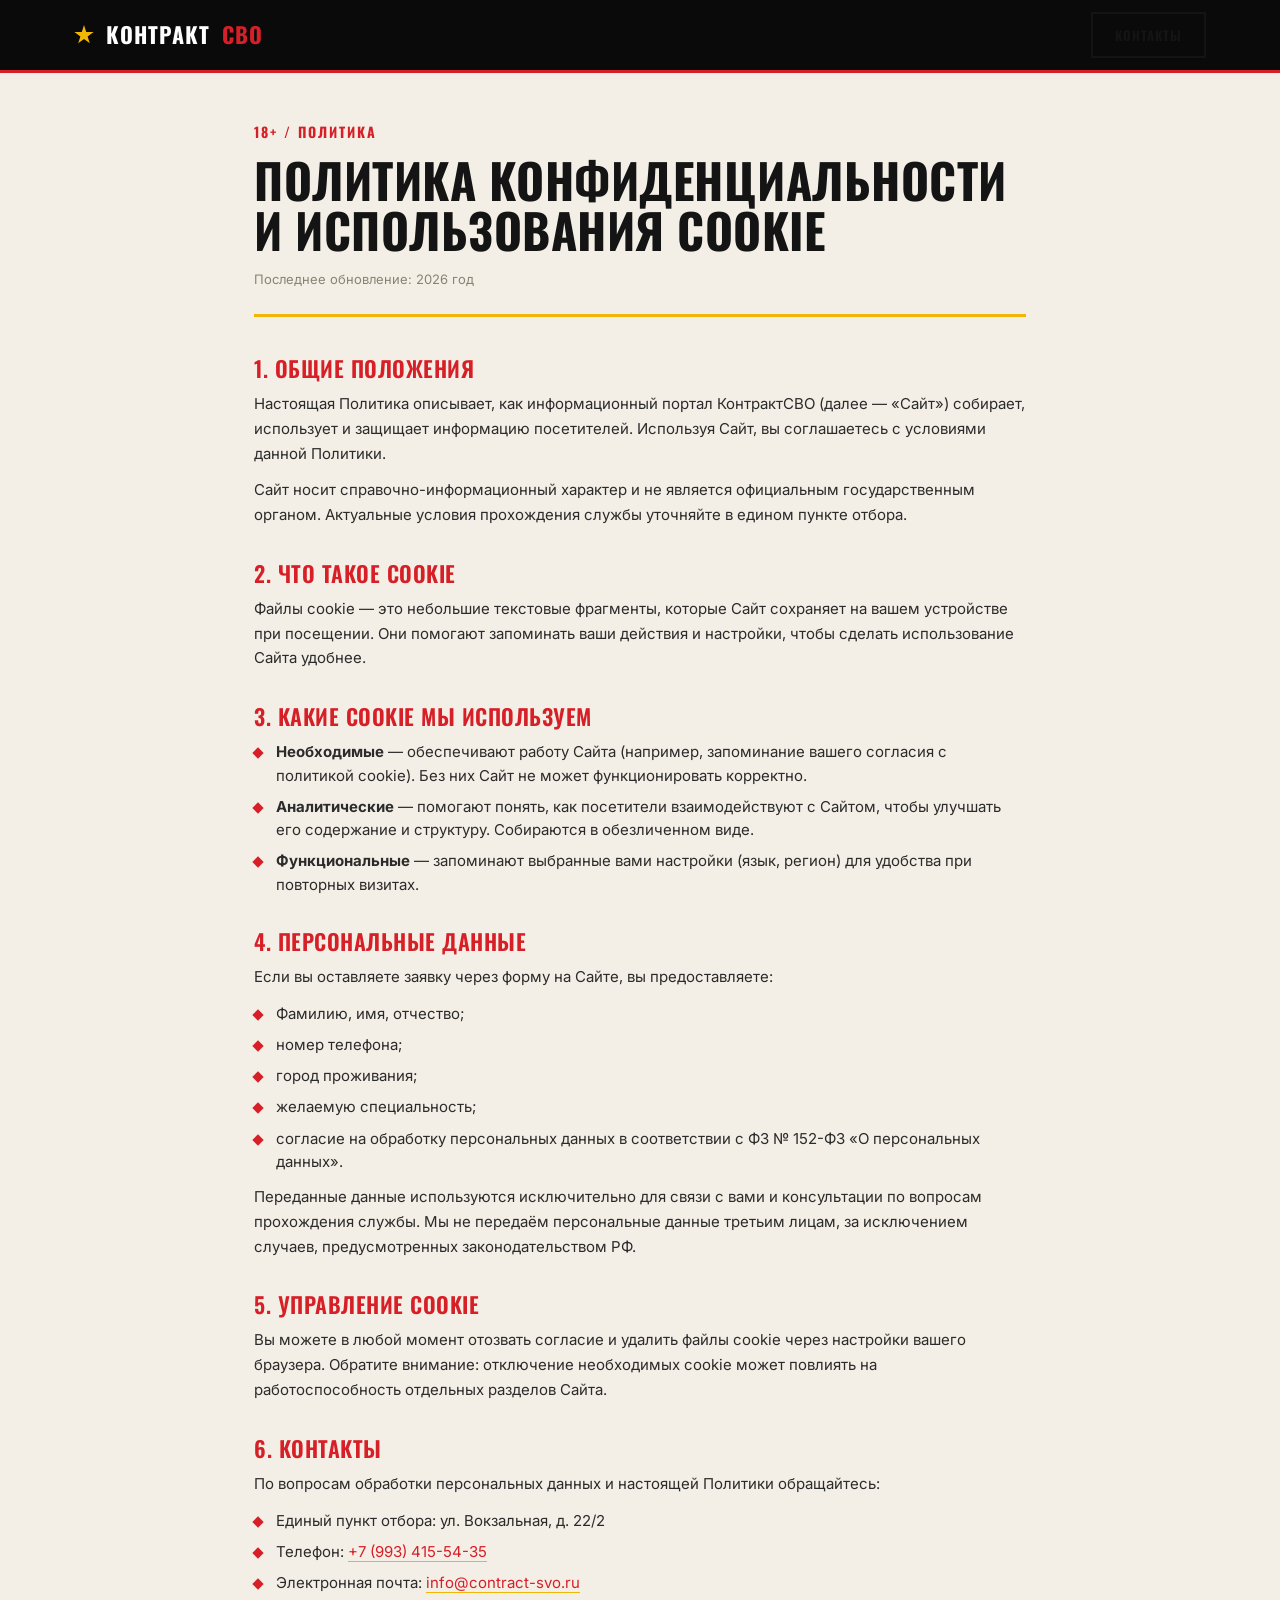
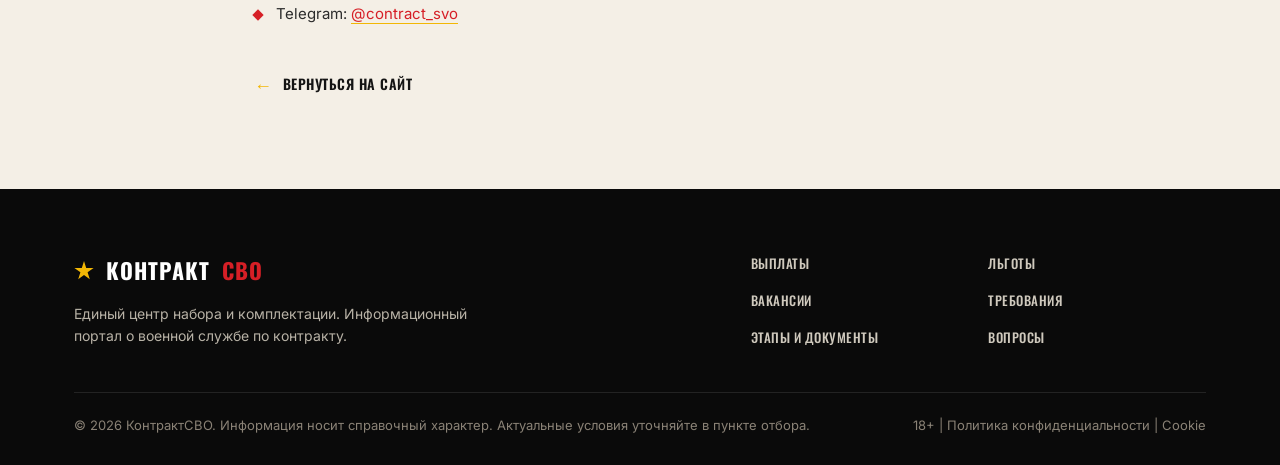
==== cookie-policy.html @ 7b5f4ae2 "Deploy contract-poster to GitHub Pages" ====
<!DOCTYPE html>
<html lang="ru">
<head>
  <meta charset="UTF-8">
  <meta name="viewport" content="width=device-width, initial-scale=1.0">
  <title>Политика конфиденциальности и файлы cookie | КонтрактСВО</title>
  <meta name="description" content="Политика использования файлов cookie и обработки персональных данных на сайте КонтрактСВО.">
  <meta name="robots" content="noindex, follow">
  <meta name="theme-color" content="#d61f26">
  <link rel="canonical" href="https://contract-svo.ru/cookie-policy.html">
  <meta property="og:type" content="website">
  <meta property="og:locale" content="ru_RU">
  <meta property="og:title" content="Политика конфиденциальности и файлы cookie | КонтрактСВО">
  <meta property="og:description" content="Какие cookie использует сайт и как обрабатываются персональные данные.">
  <meta property="og:url" content="https://contract-svo.ru/cookie-policy.html">
  <link rel="icon" href="data:image/svg+xml,%3Csvg xmlns='http://www.w3.org/2000/svg' viewBox='0 0 32 32'%3E%3Crect width='32' height='32' fill='%230a0a0a'/%3E%3Cpath d='M16 5l2.5 7H26l-6 4.5 2.3 7.5L16 20l-6.3 4 2.3-7.5L6 12h7.5z' fill='%23f2b705'/%3E%3C/svg%3E">
  <link rel="preconnect" href="https://fonts.googleapis.com">
  <link rel="preconnect" href="https://fonts.gstatic.com" crossorigin>
  <link href="https://fonts.googleapis.com/css2?family=Oswald:wght@400;500;600;700&family=Inter:wght@400;500;600;700&display=swap" rel="stylesheet">
  <link rel="stylesheet" href="css/style.css">
  <style>
    .policy { padding: 120px 0 90px; }
    .policy .container { max-width: 820px; }
    .policy-head { margin-bottom: 40px; padding-bottom: 24px; border-bottom: 3px solid var(--c-gold); }
    .policy-head .sec-mark { color: var(--c-red); margin-bottom: 12px; }
    .policy-head h1 { font-family: var(--font-display); font-weight: 700; font-size: clamp(32px, 5vw, 48px); text-transform: uppercase; line-height: 1.04; color: var(--c-ink); }
    .policy-updated { font-size: 13px; color: #8a8276; margin-top: 14px; }
    .policy-block { margin-bottom: 34px; }
    .policy-block h2 { font-family: var(--font-display); font-weight: 600; font-size: 22px; text-transform: uppercase; letter-spacing: .5px; color: var(--c-red); margin-bottom: 12px; }
    .policy-block p { font-size: 15px; line-height: 1.65; color: #2b2b2b; margin-bottom: 12px; }
    .policy-block ul { margin: 8px 0 12px 0; padding-left: 0; list-style: none; }
    .policy-block li { position: relative; padding-left: 22px; margin-bottom: 8px; font-size: 15px; line-height: 1.55; color: #2b2b2b; }
    .policy-block li::before { content: ""; position: absolute; left: 0; top: 9px; width: 8px; height: 8px; background: var(--c-red); transform: rotate(45deg); }
    .policy-block a { color: var(--c-red); border-bottom: 1px solid var(--c-gold); }
    .policy-back { display: inline-flex; align-items: center; gap: 10px; margin-top: 10px; font-family: var(--font-display); font-weight: 600; text-transform: uppercase; letter-spacing: .5px; font-size: 14px; color: var(--c-ink); text-decoration: none; }
    .policy-back:hover { color: var(--c-red); }
    .policy-back::before { content: "←"; font-size: 18px; color: var(--c-gold); }
  </style>
</head>
<body>

  <!-- ============ HEADER ============ -->
  <header class="site-header">
    <div class="container header-inner">
      <a href="index.html" class="brand"><span class="star"></span>Контракт<span class="accent">СВО</span></a>
      <div class="header-cta">
        <a href="index.html#contacts" class="btn btn-ghost">Контакты</a>
      </div>
    </div>
  </header>

  <!-- ============ POLICY ============ -->
  <main class="policy">
    <div class="container">
      <div class="policy-head">
        <div class="sec-mark">18+ / Политика</div>
        <h1>Политика конфиденциальности<br>и использования cookie</h1>
        <div class="policy-updated">Последнее обновление: 2026 год</div>
      </div>

      <div class="policy-block">
        <h2>1. Общие положения</h2>
        <p>Настоящая Политика описывает, как информационный портал КонтрактСВО (далее — «Сайт») собирает, использует и защищает информацию посетителей. Используя Сайт, вы соглашаетесь с условиями данной Политики.</p>
        <p>Сайт носит справочно-информационный характер и не является официальным государственным органом. Актуальные условия прохождения службы уточняйте в едином пункте отбора.</p>
      </div>

      <div class="policy-block">
        <h2>2. Что такое cookie</h2>
        <p>Файлы cookie — это небольшие текстовые фрагменты, которые Сайт сохраняет на вашем устройстве при посещении. Они помогают запоминать ваши действия и настройки, чтобы сделать использование Сайта удобнее.</p>
      </div>

      <div class="policy-block">
        <h2>3. Какие cookie мы используем</h2>
        <ul>
          <li><strong>Необходимые</strong> — обеспечивают работу Сайта (например, запоминание вашего согласия с политикой cookie). Без них Сайт не может функционировать корректно.</li>
          <li><strong>Аналитические</strong> — помогают понять, как посетители взаимодействуют с Сайтом, чтобы улучшать его содержание и структуру. Собираются в обезличенном виде.</li>
          <li><strong>Функциональные</strong> — запоминают выбранные вами настройки (язык, регион) для удобства при повторных визитах.</li>
        </ul>
      </div>

      <div class="policy-block">
        <h2>4. Персональные данные</h2>
        <p>Если вы оставляете заявку через форму на Сайте, вы предоставляете:</p>
        <ul>
          <li>Фамилию, имя, отчество;</li>
          <li>номер телефона;</li>
          <li>город проживания;</li>
          <li>желаемую специальность;</li>
          <li>согласие на обработку персональных данных в соответствии с ФЗ № 152-ФЗ «О персональных данных».</li>
        </ul>
        <p>Переданные данные используются исключительно для связи с вами и консультации по вопросам прохождения службы. Мы не передаём персональные данные третьим лицам, за исключением случаев, предусмотренных законодательством РФ.</p>
      </div>

      <div class="policy-block">
        <h2>5. Управление cookie</h2>
        <p>Вы можете в любой момент отозвать согласие и удалить файлы cookie через настройки вашего браузера. Обратите внимание: отключение необходимых cookie может повлиять на работоспособность отдельных разделов Сайта.</p>
      </div>

      <div class="policy-block">
        <h2>6. Контакты</h2>
        <p>По вопросам обработки персональных данных и настоящей Политики обращайтесь:</p>
        <ul>
          <li>Единый пункт отбора: ул. Вокзальная, д. 22/2</li>
          <li>Телефон: <a href="tel:+79934155435">+7 (993) 415-54-35</a></li>
          <li>Электронная почта: <a href="mailto:info@contract-svo.ru">info@contract-svo.ru</a></li>
          <li>Telegram: <a href="https://t.me/contract_svo">@contract_svo</a></li>
        </ul>
      </div>

      <a href="index.html" class="policy-back">Вернуться на сайт</a>
    </div>
  </main>

  <!-- ============ FOOTER ============ -->
  <footer class="site-footer">
    <div class="container">
      <div class="footer-top">
        <div>
          <div class="footer-brand"><span class="star"></span>Контракт<span class="accent">СВО</span></div>
          <p class="footer-desc">Единый центр набора и комплектации. Информационный портал о военной службе по контракту.</p>
        </div>
        <div class="footer-links">
          <a href="index.html#payments">Выплаты</a>
          <a href="index.html#benefits">Льготы</a>
          <a href="index.html#vacancies">Вакансии</a>
          <a href="index.html#requirements">Требования</a>
          <a href="index.html#stages">Этапы и документы</a>
          <a href="index.html#faq">Вопросы</a>
        </div>
      </div>
      <div class="footer-bottom">
        <span>© 2026 КонтрактСВО. Информация носит справочный характер. Актуальные условия уточняйте в пункте отбора.</span>
        <span><a href="cookie-policy.html">18+ | Политика конфиденциальности | Cookie</a></span>
      </div>
    </div>
  </footer>

</body>
</html>
---- css/style.css ----
/* =========================================================
   КОНТРАКТ СВО — Плакатно-героический (конструктивизм)
   ========================================================= */

:root {
  --c-black: #0a0a0a;
  --c-ink: #141414;
  --c-paper: #f4efe6;
  --c-paper-2: #e9e2d4;
  --c-red: #d61f26;
  --c-red-deep: #9e1419;
  --c-gold: #f2b705;
  --c-gold-2: #ffd23f;
  --font-display: 'Oswald', 'Arial Narrow', sans-serif;
  --font-sans: 'Inter', system-ui, sans-serif;
  --maxw: 1180px;
  --radius: 0; /* constructivist = sharp edges */
}

* { box-sizing: border-box; margin: 0; padding: 0; }

html { scroll-behavior: smooth; }

body {
  font-family: var(--font-sans);
  background: var(--c-paper);
  color: var(--c-ink);
  line-height: 1.6;
  font-size: 16px;
  overflow-x: hidden;
  -webkit-font-smoothing: antialiased;
}

img { display: block; max-width: 100%; }
a { color: inherit; text-decoration: none; }

h1, h2, h3, h4, .display {
  font-family: var(--font-display);
  font-weight: 700;
  line-height: 1.05;
  text-transform: uppercase;
  letter-spacing: 0.5px;
}

.container { max-width: var(--maxw); margin: 0 auto; padding: 0 24px; }

/* ---------- Agitprop decorative bits ---------- */
.star {
  display: inline-block;
  width: 1em; height: 1em;
  background: var(--c-red);
  clip-path: polygon(50% 0,61% 35%,98% 35%,68% 57%,79% 91%,50% 70%,21% 91%,32% 57%,2% 35%,39% 35%);
}

/* diagonal red corner block with star */
.corner-mark {
  position: absolute; top: 0; left: 0;
  width: 56px; height: 56px;
  background: var(--c-red);
  display: grid; place-items: center;
}
.corner-mark .star { width: 22px; height: 22px; background: var(--c-gold); }

/* section index marker */
.sec-mark {
  display: inline-flex; align-items: baseline; gap: 10px;
  font-family: var(--font-display);
  font-weight: 700; text-transform: uppercase;
  color: var(--c-red);
  font-size: 14px; letter-spacing: 2px;
  margin-bottom: 14px;
}
.sec-mark b { font-size: 26px; color: var(--c-ink); line-height: 1; }

/* ---------- Buttons ---------- */
.btn {
  display: inline-flex; align-items: center; justify-content: center;
  gap: 10px; white-space: nowrap;
  font-family: var(--font-display);
  font-weight: 700; text-transform: uppercase; letter-spacing: 1px;
  font-size: 15px;
  padding: 15px 30px;
  border: none; cursor: pointer;
  background: var(--c-red); color: #fff;
  clip-path: polygon(0 0,100% 0,100% 70%,94% 100%,0 100%);
  transition: transform .15s, background .15s;
}
.btn:hover { background: var(--c-red-deep); transform: translateY(-2px); }
.btn-gold { background: var(--c-gold); color: var(--c-black); }
.btn-gold:hover { background: var(--c-gold-2); }
.btn-ghost {
  background: transparent; color: var(--c-ink);
  border: 2px solid var(--c-ink);
  clip-path: none;
}
.btn-ghost:hover { background: var(--c-ink); color: var(--c-paper); }
.btn-block { width: 100%; }

/* =========================================================
   HEADER
   ========================================================= */
.site-header {
  position: fixed; top: 0; left: 0; right: 0; z-index: 100;
  background: var(--c-black);
  border-bottom: 3px solid var(--c-red);
}
.header-inner {
  display: flex; align-items: center; justify-content: space-between;
  height: 70px;
}
.brand {
  display: flex; align-items: center; gap: 12px;
  font-family: var(--font-display); font-weight: 700;
  font-size: 22px; text-transform: uppercase; color: #fff;
  letter-spacing: 1px;
}
.brand .star { width: 20px; height: 20px; background: var(--c-gold); }
.brand .accent { color: var(--c-red); }

.nav-links { display: flex; gap: 4px; list-style: none; }
.nav-links a {
  color: #d8d2c6; font-family: var(--font-display); font-weight: 600;
  text-transform: uppercase; letter-spacing: .5px; font-size: 14px;
  padding: 8px 12px; transition: color .15s, background .15s;
}
.nav-links a:hover { color: #fff; background: rgba(214,31,38,.25); }

.header-cta { display: flex; align-items: center; gap: 14px; }
.header-cta .btn { padding: 11px 22px; font-size: 13px; }

.nav-toggle {
  display: none; flex-direction: column; gap: 5px;
  background: none; border: none; cursor: pointer; padding: 8px;
}
.nav-toggle span { width: 26px; height: 3px; background: #fff; }

/* =========================================================
   HERO
   ========================================================= */
.hero {
  position: relative;
  background: var(--c-black);
  color: var(--c-paper);
  padding: 130px 0 90px;
  overflow: hidden;
}
.hero-bg {
  position: absolute; inset: 0; z-index: 0;
  background: url('../assets/images/hero-bg.jpg') center/cover no-repeat;
  opacity: .22;
}
.hero-bg::after {
  content: ''; position: absolute; inset: 0;
  background:
    linear-gradient(180deg, rgba(10,10,10,.55), rgba(10,10,10,.9)),
    repeating-linear-gradient(115deg, rgba(214,31,38,.0) 0 60px, rgba(214,31,38,.12) 60px 64px);
}
.hero-grid {
  position: relative; z-index: 1;
  display: grid; grid-template-columns: 1.15fr 0.85fr; gap: 40px; align-items: center;
}
.hero-badges { display: flex; flex-wrap: wrap; gap: 10px; margin-bottom: 22px; }
.badge {
  font-family: var(--font-display); font-weight: 700; text-transform: uppercase;
  letter-spacing: 2px; font-size: 12px;
  padding: 6px 14px; border: 1px solid var(--c-gold);
  color: var(--c-gold); background: rgba(242,183,5,.08);
}
.badge--solid { background: var(--c-red); border-color: var(--c-red); color: #fff; }

.hero h1 {
  font-size: clamp(38px, 5.4vw, 70px);
  color: #fff;
  margin-bottom: 18px;
}
.hero h1 .accent { color: var(--c-gold); display: inline; }
.hero h1 .wh { color: var(--c-paper); display: inline; }
.hero h1 .nowrap { white-space: nowrap; }
.hero-sub {
  font-size: 18px; color: #cfc9bd; max-width: 560px; margin-bottom: 30px;
}
.hero-stats { display: flex; gap: 18px; margin-bottom: 32px; flex-wrap: wrap; }
.hero-stat { padding-right: 18px; border-right: 1px solid rgba(255,255,255,.18); }
.hero-stat:last-child { border-right: none; }
.hero-stat b {
  display: block; font-family: var(--font-display); font-weight: 700;
  font-size: clamp(26px, 3vw, 38px); color: var(--c-gold); line-height: 1;
  white-space: nowrap;
}
.hero-stat span { font-size: 13px; color: #b8b2a6; text-transform: uppercase; letter-spacing: 1px; }
.hero-note { font-size: 13px; color: #8e887d; margin-top: 18px; }

.hero-figure { position: relative; align-self: stretch; }
.hero-figure::before {
  content: ''; position: absolute; top: -24px; right: -24px;
  width: 70%; height: 70%; background: var(--c-red); z-index: 0;
  clip-path: polygon(0 0,100% 0,100% 100%);
}
.hero-figure img {
  position: relative; z-index: 1; width: 100%; height: 100%;
  object-fit: cover; filter: grayscale(.15) contrast(1.05);
  border: 3px solid var(--c-gold);
}
.hero-figure .corner-mark { z-index: 2; right: -24px; left: auto; }

/* =========================================================
   GENERIC SECTION
   ========================================================= */
.section { padding: 84px 0; position: relative; }
.section--dark { background: var(--c-black); color: var(--c-paper); }
.section--red { background: var(--c-red); color: #fff; }

.section-head { margin-bottom: 46px; }
.section-title {
  font-size: clamp(30px, 4vw, 50px);
  color: var(--c-ink);
}
.section--dark .section-title, .section--red .section-title { color: #fff; }
.section--dark .sec-mark, .section--red .sec-mark { color: #fff; }
.section--dark .sec-mark b, .section--red .sec-mark b { color: var(--c-gold); }
.section-sub {
  margin-top: 14px; font-size: 17px; color: #5a5349; max-width: 720px;
}
.section--dark .section-sub { color: #b8b2a6; }
.section--red .section-sub { color: #ffe9e9; }

.diag-divider {
  height: 26px; background: var(--c-red);
  clip-path: polygon(0 100%, 100% 0, 100% 100%);
}

/* =========================================================
   PAYMENTS
   ========================================================= */
.pay-grid {
  display: grid; grid-template-columns: repeat(4, 1fr); gap: 20px;
}
.pay-card {
  background: var(--c-ink); color: var(--c-paper);
  padding: 28px 24px; position: relative; overflow: hidden;
  border-top: 4px solid var(--c-red);
}
.pay-card .pay-icon {
  width: 40px; height: 40px; color: var(--c-gold); margin-bottom: 18px;
}
.pay-card b {
  display: block; font-family: var(--font-display); font-weight: 700;
  font-size: clamp(21px, 2.1vw, 24px); color: #fff; line-height: 1; margin-bottom: 8px;
  white-space: nowrap;
}
.pay-card span { font-size: 14px; text-transform: uppercase; letter-spacing: 1px; color: var(--c-gold); }
.pay-card p { margin-top: 12px; font-size: 14px; color: #b8b2a6; }
.pay-card--hl { background: var(--c-red); border-top-color: var(--c-gold); }
.pay-card--hl .pay-icon, .pay-card--hl span, .pay-card--hl p { color: #fff; }
.pay-card--hl p { color: #ffe9e9; }
.pay-badge {
  position: absolute; top: 14px; right: 0;
  background: var(--c-gold); color: var(--c-black);
  font-family: var(--font-display); font-weight: 700; font-size: 12px;
  letter-spacing: 1px; padding: 4px 14px 4px 10px;
  clip-path: polygon(10px 0,100% 0,100% 100%,0 100%);
}

.salary { margin-top: 50px; }
.salary-title {
  font-family: var(--font-display); font-weight: 700; text-transform: uppercase;
  font-size: 20px; letter-spacing: 1px; margin-bottom: 18px; color: var(--c-ink);
}
.salary-row {
  display: grid; grid-template-columns: 1fr auto; gap: 20px; align-items: center;
  padding: 16px 0; border-bottom: 1px solid rgba(20,20,20,.12);
}
.salary-row .role { font-weight: 600; font-size: 16px; }
.salary-row .amt {
  font-family: var(--font-display); font-weight: 700; font-size: 22px; color: var(--c-red);
}
.salary-row .apply-link {
  grid-column: 1 / -1; justify-self: start;
  font-family: var(--font-display); font-weight: 600; text-transform: uppercase;
  font-size: 13px; letter-spacing: 1px; color: var(--c-ink);
  border-bottom: 2px solid var(--c-red); padding-bottom: 2px; cursor: pointer;
}
.salary-row .apply-link:hover { color: var(--c-red); }

/* =========================================================
   BENEFITS
   ========================================================= */
.ben-grid {
  display: grid; grid-template-columns: repeat(3, 1fr); gap: 18px;
}
.ben-card {
  background: #fff; padding: 26px 22px; position: relative;
  border-left: 5px solid var(--c-red);
  transition: transform .15s, box-shadow .15s;
}
.ben-card:hover { transform: translateY(-4px); box-shadow: 0 14px 30px rgba(0,0,0,.15); }
.ben-card .ben-icon { width: 38px; height: 38px; color: var(--c-red); margin-bottom: 14px; }
.ben-card h4 {
  font-size: 19px; margin-bottom: 8px; color: var(--c-ink); text-transform: none;
}
.ben-card p { font-size: 14px; color: #5a5349; }

/* =========================================================
   VACANCIES
   ========================================================= */
.vac-media { margin: -20px 0 30px; }
.vac-media img {
  width: 100%; height: 240px; object-fit: cover;
  border-left: 6px solid var(--c-gold); filter: contrast(1.05);
}
.filter-row { display: flex; gap: 10px; flex-wrap: wrap; margin-bottom: 26px; }
.filter-btn {
  font-family: var(--font-display); font-weight: 600; text-transform: uppercase;
  letter-spacing: 1px; font-size: 13px;
  padding: 9px 18px; cursor: pointer; border: 2px solid var(--c-gold);
  background: transparent; color: var(--c-gold);
  transition: background .15s, color .15s;
}
.filter-btn:hover { background: rgba(242,183,5,.15); }
.filter-btn.active { background: var(--c-gold); color: var(--c-black); }

.vac-wrapper { position: relative; }
.vac-carousel {
  display: flex; gap: 18px; overflow-x: auto; scroll-behavior: smooth;
  padding: 6px 12px 18px; scroll-snap-type: x mandatory;
}
.vac-carousel::-webkit-scrollbar { height: 8px; }
.vac-carousel::-webkit-scrollbar-thumb { background: var(--c-red); }
.vac-card {
  flex: 1 0 280px; max-width: 320px; scroll-snap-align: start;
  background: var(--c-ink); color: var(--c-paper);
  padding: 24px; display: flex; flex-direction: column;
  border-bottom: 4px solid var(--c-gold); position: relative;
}
.vac-card .vac-icon { width: 42px; height: 42px; color: var(--c-gold); margin-bottom: 16px; }
.vac-card h4 { font-size: 21px; color: #fff; margin-bottom: 6px; text-transform: none; }
.vac-card .vac-salary {
  font-family: var(--font-display); font-weight: 700; color: var(--c-gold);
  font-size: 18px; margin-bottom: 12px;
}
.vac-card p { font-size: 14px; color: #b8b2a6; flex: 1; }
.vac-card .vac-tag {
  display: inline-block; margin: 12px 0; align-self: flex-start;
  font-size: 11px; text-transform: uppercase; letter-spacing: 1px;
  background: rgba(242,183,5,.15); color: var(--c-gold); padding: 4px 10px;
}
.vac-card .apply-link {
  font-family: var(--font-display); font-weight: 600; text-transform: uppercase;
  letter-spacing: 1px; font-size: 13px; color: #fff; cursor: pointer;
  border-top: 1px solid rgba(255,255,255,.15); padding-top: 12px;
}
.vac-card .apply-link:hover { color: var(--c-gold); }

.carousel-btn {
  position: absolute; top: 38%; transform: translateY(-50%);
  width: 48px; height: 48px; background: var(--c-red); color: #fff;
  border: none; cursor: pointer; z-index: 4; font-size: 22px;
  display: grid; place-items: center;
}
.carousel-btn:hover { background: var(--c-red-deep); }
.carousel-prev { left: -18px; clip-path: polygon(0 0,80% 0,100% 50%,80% 100%,0 100%); }
.carousel-next { right: -18px; clip-path: polygon(20% 0,100% 0,100% 100%,20% 100%,0 50%); }

/* =========================================================
   REQUIREMENTS / STAGES (numbered lists)
   ========================================================= */
.num-grid { display: grid; grid-template-columns: repeat(3, 1fr); gap: 16px; }
.num-card {
  background: var(--c-paper-2); padding: 24px 22px 24px 70px; position: relative;
  border-left: 3px solid var(--c-red);
}
.section--dark .num-card { background: #1c1c1c; }
.num-card .num {
  position: absolute; left: 16px; top: 16px;
  font-family: var(--font-display); font-weight: 700; font-size: 34px;
  color: var(--c-red); line-height: 1;
}
.section--dark .num-card .num { color: var(--c-gold); }
.num-card h4 { font-size: 18px; color: var(--c-ink); margin-bottom: 6px; text-transform: none; }
.section--dark .num-card h4 { color: #fff; }
.num-card p { font-size: 14px; color: #5a5349; }
.section--dark .num-card p { color: #b8b2a6; }

/* =========================================================
   CONVICTED
   ========================================================= */
.conv-grid { display: grid; grid-template-columns: repeat(4, 1fr); gap: 16px; }
.conv-card {
  background: #fff; padding: 24px 20px; border-top: 4px solid var(--c-gold);
}
.conv-card .conv-icon { width: 36px; height: 36px; color: var(--c-red); margin-bottom: 12px; }
.conv-card h4 { font-size: 17px; color: var(--c-ink); margin-bottom: 8px; text-transform: none; }
.conv-card p { font-size: 13.5px; color: #5a5349; }
.conv-note {
  margin-top: 28px; border-left: 4px solid var(--c-red);
  padding: 16px 20px; background: rgba(214,31,38,.08);
  font-size: 14px; color: var(--c-ink);
}
.conv-note b { color: var(--c-red-deep); }

/* =========================================================
   DOCUMENTS
   ========================================================= */
.doc-list { max-width: 860px; margin: 0 auto; }
.doc-item {
  display: grid; grid-template-columns: auto 1fr; gap: 16px; align-items: center;
  padding: 18px 0; border-bottom: 1px solid rgba(244,239,230,.18);
}
.doc-item .doc-check { width: 30px; height: 30px; color: var(--c-gold); }
.doc-item .doc-title { font-family: var(--font-display); font-weight: 600; font-size: 18px; color: #fff; text-transform: uppercase; }
.doc-item .doc-desc { font-size: 14px; color: #b8b2a6; }

/* =========================================================
   REVIEWS
   ========================================================= */
.rev-grid { display: grid; grid-template-columns: repeat(3, 1fr); gap: 18px; }
.rev-card {
  background: var(--c-ink); color: var(--c-paper); padding: 26px;
  position: relative; border-top: 4px solid var(--c-red);
}
.rev-card .rev-quote {
  position: absolute; top: 10px; right: 16px;
  font-family: var(--font-display); font-weight: 700; font-size: 60px; color: rgba(242,183,5,.18);
  line-height: 1;
}
.rev-head { display: flex; align-items: center; gap: 14px; margin-bottom: 14px; }
.rev-avatar {
  width: 52px; height: 52px; flex: none; display: grid; place-items: center;
  background: var(--c-red); color: #fff; font-family: var(--font-display);
  font-weight: 700; font-size: 22px;
}
.rev-name { font-family: var(--font-display); font-weight: 600; font-size: 17px; color: #fff; text-transform: uppercase; }
.rev-meta { font-size: 12px; color: var(--c-gold); text-transform: uppercase; letter-spacing: 1px; }
.rev-card p { font-size: 14.5px; color: #cfc9bd; position: relative; z-index: 1; }

/* =========================================================
   FAQ
   ========================================================= */
.faq-tabs { display: flex; gap: 4px; margin-bottom: 22px; }
.faq-tab {
  font-family: var(--font-display); font-weight: 600; text-transform: uppercase;
  letter-spacing: 1px; font-size: 14px; padding: 10px 22px; cursor: pointer;
  background: transparent; color: var(--c-paper); border: 2px solid rgba(244,239,230,.3);
}
.faq-tab.active { background: var(--c-gold); color: var(--c-black); border-color: var(--c-gold); }
.faq-panel { display: none; }
.faq-panel.active { display: block; }

.tabs { display: flex; gap: 6px; margin-bottom: 26px; }
.tab-btn {
  font-family: var(--font-display); font-weight: 600; text-transform: uppercase;
  letter-spacing: 1px; font-size: 14px; padding: 11px 24px; cursor: pointer;
  background: transparent; color: var(--c-paper); border: 2px solid rgba(244,239,230,.3);
  transition: background .2s, color .2s, border-color .2s;
}
.tab-btn.active { background: var(--c-red); color: #fff; border-color: var(--c-red); }
.tab-panel { display: none; }
.tab-panel.active { display: block; }
.faq-item { border-bottom: 1px solid rgba(244,239,230,.16); }
.faq-item:first-child { border-top: 1px solid rgba(244,239,230,.16); }
.faq-question {
  width: 100%; text-align: left; background: none; border: none; cursor: pointer;
  display: flex; justify-content: space-between; align-items: center; gap: 20px;
  padding: 20px 4px; color: #fff; font-family: var(--font-display);
  font-weight: 600; font-size: 18px; text-transform: none;
}
.faq-icon { width: 22px; height: 22px; flex: none; color: var(--c-gold); transition: transform .2s; }
.faq-question[aria-expanded="true"] .faq-icon { transform: rotate(180deg); }
.faq-answer { max-height: 0; overflow: hidden; transition: max-height .3s ease; }
.faq-answer p { padding: 0 4px 22px; color: #cfc9bd; font-size: 15px; }

/* =========================================================
   CONTACTS
   ========================================================= */
.cont-grid { display: grid; grid-template-columns: 1fr 1fr; gap: 36px; align-items: center; }
.cont-cards { display: grid; grid-template-columns: 1fr 1fr; gap: 14px; }
.cont-card {
  background: #fff; padding: 22px; border-left: 4px solid var(--c-red);
}
.cont-card .cont-icon { width: 32px; height: 32px; color: var(--c-red); margin-bottom: 10px; }
.cont-card .cont-label { font-size: 12px; text-transform: uppercase; letter-spacing: 1px; color: #8a8276; }
.cont-card .cont-value { font-family: var(--font-display); font-weight: 600; font-size: 19px; color: var(--c-ink); }
.cont-card a.cont-value:hover { color: var(--c-red); }
.cont-card.full { grid-column: 1 / -1; }
.cont-map { position: relative; }
.cont-map img,
.cont-map .map-frame { width: 100%; height: 380px; object-fit: cover; border: 3px solid var(--c-gold); display: block; }
.map-address {
  position: absolute; left: 0; bottom: 0; right: 0;
  background: var(--c-black); color: #fff; padding: 12px 16px;
  font-family: var(--font-display); font-weight: 600; text-transform: uppercase;
  letter-spacing: 1px; font-size: 13px;
}
.map-address b { color: var(--c-gold); }
.map-link {
  display: inline-block; margin-top: 14px;
  font-family: var(--font-display); font-weight: 600; text-transform: uppercase;
  letter-spacing: 1px; font-size: 14px; color: var(--c-gold);
  border-bottom: 2px solid var(--c-gold); padding-bottom: 2px;
}

/* =========================================================
   CTA BANNER
   ========================================================= */
.cta {
  position: relative; color: #fff; text-align: center;
  background: url('../assets/images/cta-banner.png') center/cover no-repeat, var(--c-red);
  padding: 76px 24px;
}
.cta::before { content: ''; position: absolute; inset: 0; background: rgba(158,20,25,.78); }
.cta-inner { position: relative; z-index: 1; }
.cta h2 { font-size: clamp(30px, 4.5vw, 56px); margin-bottom: 14px; }
.cta p { font-size: 18px; max-width: 620px; margin: 0 auto 28px; color: #ffe9e9; }

/* =========================================================
   FOOTER
   ========================================================= */
.site-footer { background: var(--c-black); color: #b8b2a6; padding: 60px 0 30px; }
.footer-top { display: grid; grid-template-columns: 1.4fr 1fr; gap: 40px; align-items: center; padding-bottom: 40px; border-bottom: 1px solid rgba(255,255,255,.1); }
.footer-brand { display: flex; align-items: center; gap: 12px; color: #fff; font-family: var(--font-display); font-weight: 700; font-size: 22px; text-transform: uppercase; letter-spacing: 1px; margin-bottom: 14px; }
.footer-brand .star { width: 20px; height: 20px; background: var(--c-gold); }
.footer-brand .accent { color: var(--c-red); }
.footer-desc { font-size: 14px; max-width: 420px; }
.footer-links { display: grid; grid-template-columns: 1fr 1fr; gap: 8px 20px; }
.footer-links a { font-family: var(--font-display); font-weight: 500; text-transform: uppercase; letter-spacing: .5px; font-size: 13px; color: #cfc9bd; padding: 4px 0; }
.footer-links a:hover { color: var(--c-gold); }
.footer-bottom { display: flex; justify-content: space-between; flex-wrap: wrap; gap: 12px; padding-top: 22px; font-size: 13px; color: #8a8276; }
.footer-bottom a:hover { color: var(--c-gold); }

/* =========================================================
   MODAL
   ========================================================= */
.modal-overlay {
  position: fixed; inset: 0; z-index: 200; display: none;
  place-items: center; padding: 20px;
  background: rgba(10,10,10,.82);
}
.modal-overlay.active { display: grid; }
.modal {
  background: var(--c-paper); width: 100%; max-width: 440px; padding: 26px 24px;
  position: relative; border-top: 6px solid var(--c-red);
  clip-path: polygon(0 0,100% 0,100% 100%,0 100%);
  max-height: 92vh; overflow-y: auto;
}
.modal-close {
  position: absolute; top: 12px; right: 16px; background: none; border: none;
  font-size: 30px; line-height: 1; cursor: pointer; color: var(--c-ink);
}
.modal-close:hover { color: var(--c-red); }
.modal-title { font-size: 24px; color: var(--c-ink); margin-bottom: 16px; }

.form-group { margin-bottom: 12px; }
.form-label { display: block; font-family: var(--font-display); font-weight: 600; text-transform: uppercase; letter-spacing: 1px; font-size: 11px; color: var(--c-ink); margin-bottom: 5px; }
.form-input, .form-select {
  width: 100%; padding: 10px 12px; border: 2px solid var(--c-ink);
  background: #fff; font-family: var(--font-sans); font-size: 14px; color: var(--c-ink);
}
.form-input:focus, .form-select:focus { outline: none; border-color: var(--c-red); }
.checkbox-group { display: flex; align-items: flex-start; gap: 10px; margin: 10px 0 16px; }
.checkbox-group input { margin-top: 4px; width: 18px; height: 18px; accent-color: var(--c-red); }
.checkbox-group label { font-size: 12px; color: #5a5349; }
.form-error { display: none; color: var(--c-red-deep); font-size: 13px; font-weight: 600; margin-top: 10px; }
.form-error.show { display: block; }
.form-success {
  display: none; text-align: center; padding: 28px 10px 12px;
}
.form-success.show { display: block; }
.form-success-icon {
  display: inline-flex; align-items: center; justify-content: center;
  width: 76px; height: 76px; border-radius: 50%;
  background: var(--c-red); color: var(--c-paper);
  margin-bottom: 18px; box-shadow: 0 6px 22px rgba(214,31,38,0.35);
}
.form-success-icon svg { width: 40px; height: 40px; }
.form-success-title {
  font-family: var(--font-display); font-weight: 700; text-transform: uppercase;
  letter-spacing: 1px; color: var(--c-ink); font-size: 22px; margin-bottom: 10px;
}
.form-success-text {
  color: #5b5750; font-size: 15px; line-height: 1.55;
  max-width: 320px; margin: 0 auto;
}
.modal.sent .modal-title,
.modal.sent .modal-close { display: none; }

/* =========================================================
   COOKIE
   ========================================================= */
.cookie-banner {
  position: fixed; left: 0; right: 0; bottom: 0; z-index: 150;
  background: var(--c-black); color: #cfc9bd; border-top: 3px solid var(--c-gold);
  padding: 16px 24px; display: flex; align-items: center; justify-content: space-between;
  gap: 20px; flex-wrap: wrap;
}
.cookie-banner p { font-size: 13.5px; max-width: 760px; }
.cookie-banner a { color: var(--c-gold); }
.cookie-actions { display: flex; gap: 10px; }
.cookie-actions .btn { padding: 10px 20px; font-size: 12px; }
.cookie-actions .btn-ghost { border-color: var(--c-gold); color: var(--c-gold); }
.cookie-actions .btn-ghost:hover { background: var(--c-gold); color: var(--c-black); }

/* =========================================================
   SCROLL REVEAL
   ========================================================= */
.reveal { opacity: 0; transform: translateY(28px); transition: opacity .6s ease, transform .6s ease; }
.reveal.visible { opacity: 1; transform: none; }

/* =========================================================
   RESPONSIVE
   ========================================================= */
@media (max-width: 980px) {
  .hero-grid { grid-template-columns: 1fr; }
  .hero-figure { display: none; }
  .nav-links { display: none; }
  .nav-links.open {
    display: flex; flex-direction: column; position: absolute; top: 70px; left: 0; right: 0;
    background: var(--c-black); padding: 16px; gap: 4px; border-bottom: 3px solid var(--c-red);
  }
  .nav-toggle { display: flex; }
  .header-cta .btn { display: none; }
  .pay-grid { grid-template-columns: repeat(2, 1fr); }
  .ben-grid, .num-grid, .rev-grid { grid-template-columns: repeat(2, 1fr); }
  .conv-grid { grid-template-columns: repeat(2, 1fr); }
  .cont-grid { grid-template-columns: 1fr; }
  .footer-top { grid-template-columns: 1fr; }
}
@media (max-width: 600px) {
  .pay-grid, .ben-grid, .num-grid, .rev-grid, .conv-grid, .cont-cards { grid-template-columns: 1fr; }
  .hero { padding-top: 110px; }
  .section { padding: 60px 0; }
  .footer-bottom { flex-direction: column; }
  .modal-overlay { padding: 12px; }
  .modal { max-width: 100%; padding: 18px 16px; border-top-width: 4px; }
  .modal-title { font-size: 20px; margin-bottom: 14px; }
  .form-group { margin-bottom: 10px; }
  .form-input, .form-select { padding: 9px 11px; font-size: 13px; }
  .form-label { margin-bottom: 4px; }
  .checkbox-group { margin: 8px 0 12px; }
  .btn { padding: 13px 18px; font-size: 14px; }
}
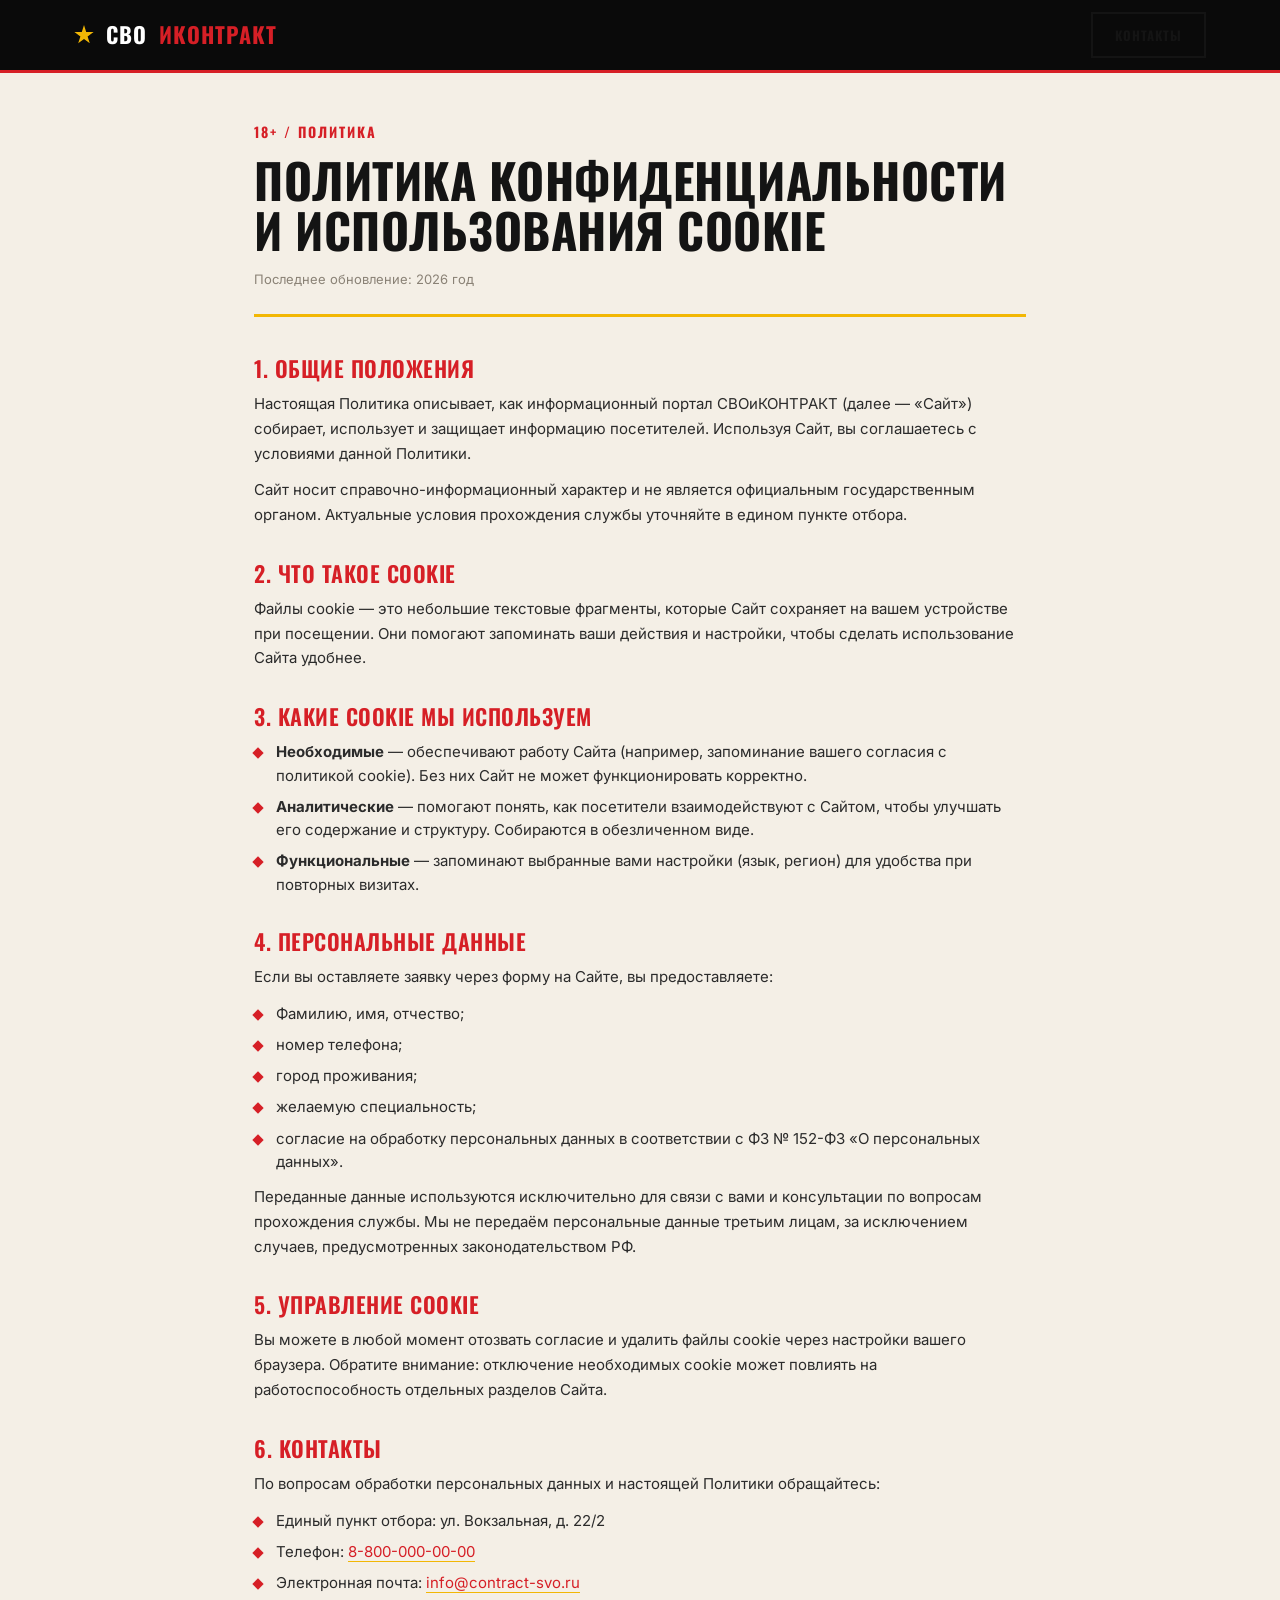
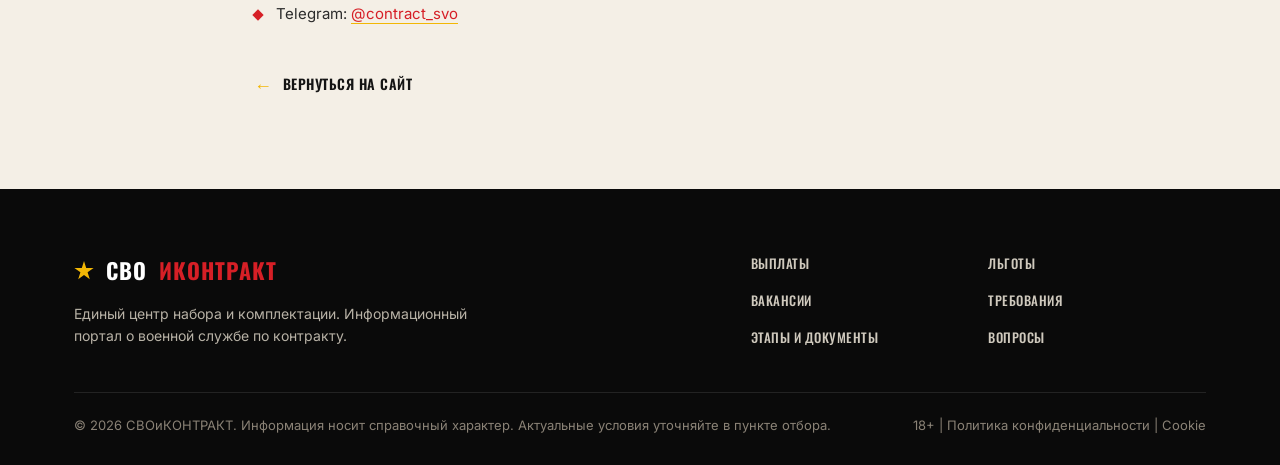
==== commit a51c1da1: "Обновление contract-poster: hero-bg.png, переименование СВОиКОНТРАКТ, правки контента" ====
--- a/cookie-policy.html
+++ b/cookie-policy.html
@@ -3,14 +3,14 @@
 <head>
   <meta charset="UTF-8">
   <meta name="viewport" content="width=device-width, initial-scale=1.0">
-  <title>Политика конфиденциальности и файлы cookie | КонтрактСВО</title>
-  <meta name="description" content="Политика использования файлов cookie и обработки персональных данных на сайте КонтрактСВО.">
+  <title>Политика конфиденциальности и файлы cookie | СВОиКОНТРАКТ</title>
+  <meta name="description" content="Политика использования файлов cookie и обработки персональных данных на сайте СВОиКОНТРАКТ.">
   <meta name="robots" content="noindex, follow">
   <meta name="theme-color" content="#d61f26">
   <link rel="canonical" href="https://contract-svo.ru/cookie-policy.html">
   <meta property="og:type" content="website">
   <meta property="og:locale" content="ru_RU">
-  <meta property="og:title" content="Политика конфиденциальности и файлы cookie | КонтрактСВО">
+  <meta property="og:title" content="Политика конфиденциальности и файлы cookie | СВОиКОНТРАКТ">
   <meta property="og:description" content="Какие cookie использует сайт и как обрабатываются персональные данные.">
   <meta property="og:url" content="https://contract-svo.ru/cookie-policy.html">
   <link rel="icon" href="data:image/svg+xml,%3Csvg xmlns='http://www.w3.org/2000/svg' viewBox='0 0 32 32'%3E%3Crect width='32' height='32' fill='%230a0a0a'/%3E%3Cpath d='M16 5l2.5 7H26l-6 4.5 2.3 7.5L16 20l-6.3 4 2.3-7.5L6 12h7.5z' fill='%23f2b705'/%3E%3C/svg%3E">
@@ -42,7 +42,7 @@
   <!-- ============ HEADER ============ -->
   <header class="site-header">
     <div class="container header-inner">
-      <a href="index.html" class="brand"><span class="star"></span>Контракт<span class="accent">СВО</span></a>
+      <a href="index.html" class="brand"><span class="star"></span>СВО<span class="accent">иКОНТРАКТ</span></a>
       <div class="header-cta">
         <a href="index.html#contacts" class="btn btn-ghost">Контакты</a>
       </div>
@@ -60,7 +60,7 @@
 
       <div class="policy-block">
         <h2>1. Общие положения</h2>
-        <p>Настоящая Политика описывает, как информационный портал КонтрактСВО (далее — «Сайт») собирает, использует и защищает информацию посетителей. Используя Сайт, вы соглашаетесь с условиями данной Политики.</p>
+        <p>Настоящая Политика описывает, как информационный портал СВОиКОНТРАКТ (далее — «Сайт») собирает, использует и защищает информацию посетителей. Используя Сайт, вы соглашаетесь с условиями данной Политики.</p>
         <p>Сайт носит справочно-информационный характер и не является официальным государственным органом. Актуальные условия прохождения службы уточняйте в едином пункте отбора.</p>
       </div>
 
@@ -101,7 +101,7 @@
         <p>По вопросам обработки персональных данных и настоящей Политики обращайтесь:</p>
         <ul>
           <li>Единый пункт отбора: ул. Вокзальная, д. 22/2</li>
-          <li>Телефон: <a href="tel:+79934155435">+7 (993) 415-54-35</a></li>
+          <li>Телефон: <a href="tel:88000000000">8-800-000-00-00</a></li>
           <li>Электронная почта: <a href="mailto:info@contract-svo.ru">info@contract-svo.ru</a></li>
           <li>Telegram: <a href="https://t.me/contract_svo">@contract_svo</a></li>
         </ul>
@@ -116,7 +116,7 @@
     <div class="container">
       <div class="footer-top">
         <div>
-          <div class="footer-brand"><span class="star"></span>Контракт<span class="accent">СВО</span></div>
+          <div class="footer-brand"><span class="star"></span>СВО<span class="accent">иКОНТРАКТ</span></div>
           <p class="footer-desc">Единый центр набора и комплектации. Информационный портал о военной службе по контракту.</p>
         </div>
         <div class="footer-links">
@@ -129,7 +129,7 @@
         </div>
       </div>
       <div class="footer-bottom">
-        <span>© 2026 КонтрактСВО. Информация носит справочный характер. Актуальные условия уточняйте в пункте отбора.</span>
+        <span>© 2026 СВОиКОНТРАКТ. Информация носит справочный характер. Актуальные условия уточняйте в пункте отбора.</span>
         <span><a href="cookie-policy.html">18+ | Политика конфиденциальности | Cookie</a></span>
       </div>
     </div>
--- a/css/style.css
+++ b/css/style.css
@@ -1,5 +1,5 @@
 /* =========================================================
-   КОНТРАКТ СВО — Плакатно-героический (конструктивизм)
+   СВОиКОНТРАКТ — Плакатно-героический (конструктивизм)
    ========================================================= */
 
 :root {
@@ -146,7 +146,7 @@
 }
 .hero-bg {
   position: absolute; inset: 0; z-index: 0;
-  background: url('../assets/images/hero-bg.jpg') center/cover no-repeat;
+  background: url('../assets/images/hero-bg.png') center/cover no-repeat;
   opacity: .22;
 }
 .hero-bg::after {
@@ -188,6 +188,14 @@
   white-space: nowrap;
 }
 .hero-stat span { font-size: 13px; color: #b8b2a6; text-transform: uppercase; letter-spacing: 1px; }
+.hero-stat b a { color: inherit; text-decoration: none; }
+.hero-stat b a:hover { color: var(--c-gold-2); }
+.hero-stat--phone b { font-size: clamp(18px, 2vw, 24px); color: var(--c-red); }
+.hero-stat--phone b a { color: var(--c-red); }
+.hero-stat--phone b a:hover { color: var(--c-red-deep); }
+.hero-stat--phone span { font-size: 11px; text-transform: none; letter-spacing: .3px; color: var(--c-red); max-width: 220px; }
+.hero-cta-row { display: flex; align-items: center; gap: 18px; flex-wrap: wrap; }
+.hero-cta-note { font-size: 14px; color: #cfc9bd; font-weight: 600; }
 .hero-note { font-size: 13px; color: #8e887d; margin-top: 18px; }
 
 .hero-figure { position: relative; align-self: stretch; }
@@ -481,6 +489,7 @@
 .cont-card .cont-label { font-size: 12px; text-transform: uppercase; letter-spacing: 1px; color: #8a8276; }
 .cont-card .cont-value { font-family: var(--font-display); font-weight: 600; font-size: 19px; color: var(--c-ink); }
 .cont-card a.cont-value:hover { color: var(--c-red); }
+.cont-person { margin-top: 6px; font-family: var(--font-display); font-weight: 700; text-transform: uppercase; letter-spacing: 1px; font-size: 15px; color: var(--c-red); }
 .cont-card.full { grid-column: 1 / -1; }
 .cont-map { position: relative; }
 .cont-map img,
@@ -492,6 +501,17 @@
   letter-spacing: 1px; font-size: 13px;
 }
 .map-address b { color: var(--c-gold); }
+.map-contact { margin-top: 14px; }
+.map-phone-row { display: flex; align-items: baseline; flex-wrap: wrap; gap: 12px; }
+.map-name {
+  font-family: var(--font-display); font-weight: 700; text-transform: uppercase;
+  letter-spacing: 1px; font-size: 20px; color: #fff;
+}
+.map-phone {
+  font-family: var(--font-display); font-weight: 700;
+  font-size: 26px; letter-spacing: 1px; color: var(--c-red);
+}
+.map-note { margin-top: 8px; font-size: 13px; color: #b8b2a6; line-height: 1.5; }
 .map-link {
   display: inline-block; margin-top: 14px;
   font-family: var(--font-display); font-weight: 600; text-transform: uppercase;
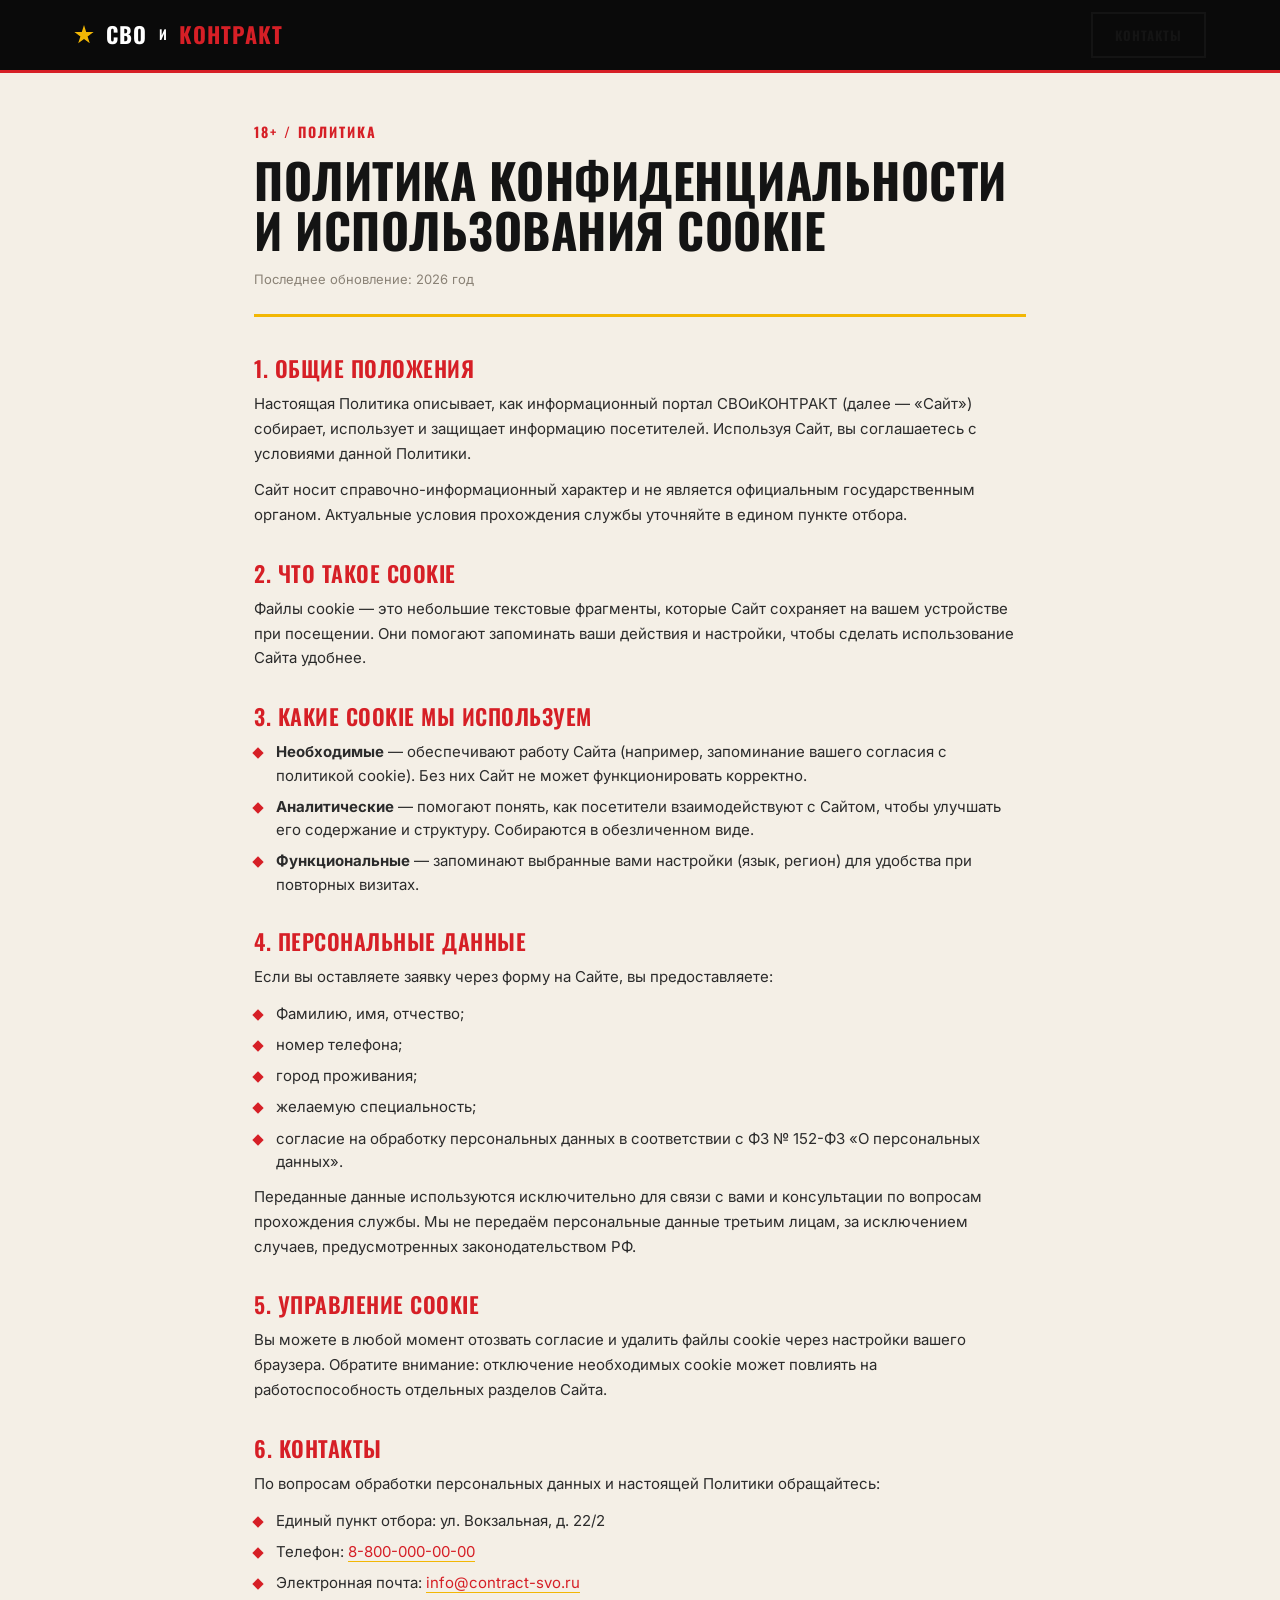
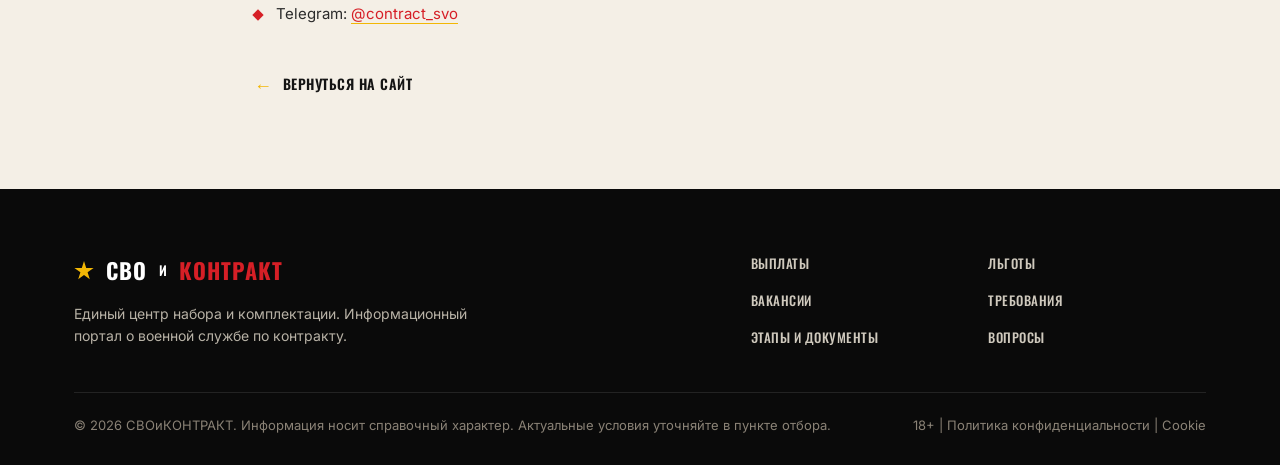
==== commit 2dce53ab: "Бренд: «и» сделана мелкой в СВОиКОНТРАКТ" ====
--- a/cookie-policy.html
+++ b/cookie-policy.html
@@ -42,7 +42,7 @@
   <!-- ============ HEADER ============ -->
   <header class="site-header">
     <div class="container header-inner">
-      <a href="index.html" class="brand"><span class="star"></span>СВО<span class="accent">иКОНТРАКТ</span></a>
+      <a href="index.html" class="brand"><span class="star"></span>СВО<span class="brand-i">и</span><span class="accent">КОНТРАКТ</span></a>
       <div class="header-cta">
         <a href="index.html#contacts" class="btn btn-ghost">Контакты</a>
       </div>
@@ -116,7 +116,7 @@
     <div class="container">
       <div class="footer-top">
         <div>
-          <div class="footer-brand"><span class="star"></span>СВО<span class="accent">иКОНТРАКТ</span></div>
+          <div class="footer-brand"><span class="star"></span>СВО<span class="brand-i">и</span><span class="accent">КОНТРАКТ</span></div>
           <p class="footer-desc">Единый центр набора и комплектации. Информационный портал о военной службе по контракту.</p>
         </div>
         <div class="footer-links">
--- a/css/style.css
+++ b/css/style.css
@@ -116,6 +116,7 @@
 }
 .brand .star { width: 20px; height: 20px; background: var(--c-gold); }
 .brand .accent { color: var(--c-red); }
+.brand .brand-i { font-size: .6em; letter-spacing: 0; vertical-align: baseline; }
 
 .nav-links { display: flex; gap: 4px; list-style: none; }
 .nav-links a {
@@ -179,9 +180,8 @@
 .hero-sub {
   font-size: 18px; color: #cfc9bd; max-width: 560px; margin-bottom: 30px;
 }
-.hero-stats { display: flex; gap: 18px; margin-bottom: 32px; flex-wrap: wrap; }
-.hero-stat { padding-right: 18px; border-right: 1px solid rgba(255,255,255,.18); }
-.hero-stat:last-child { border-right: none; }
+.hero-stats { display: flex; gap: 36px; margin-bottom: 32px; flex-wrap: nowrap; align-items: flex-start; }
+.hero-stat { padding-right: 0; border-right: none; }
 .hero-stat b {
   display: block; font-family: var(--font-display); font-weight: 700;
   font-size: clamp(26px, 3vw, 38px); color: var(--c-gold); line-height: 1;
@@ -190,10 +190,10 @@
 .hero-stat span { font-size: 13px; color: #b8b2a6; text-transform: uppercase; letter-spacing: 1px; }
 .hero-stat b a { color: inherit; text-decoration: none; }
 .hero-stat b a:hover { color: var(--c-gold-2); }
-.hero-stat--phone b { font-size: clamp(18px, 2vw, 24px); color: var(--c-red); }
+.hero-stat--phone b { font-size: clamp(26px, 3vw, 38px); color: var(--c-red); }
 .hero-stat--phone b a { color: var(--c-red); }
 .hero-stat--phone b a:hover { color: var(--c-red-deep); }
-.hero-stat--phone span { font-size: 11px; text-transform: none; letter-spacing: .3px; color: var(--c-red); max-width: 220px; }
+.hero-stat--phone span { font-size: 11px; text-transform: uppercase; letter-spacing: .6px; color: var(--c-red); line-height: 1.15; white-space: nowrap; }
 .hero-cta-row { display: flex; align-items: center; gap: 18px; flex-wrap: wrap; }
 .hero-cta-note { font-size: 14px; color: #cfc9bd; font-weight: 600; }
 .hero-note { font-size: 13px; color: #8e887d; margin-top: 18px; }
@@ -540,6 +540,7 @@
 .footer-brand { display: flex; align-items: center; gap: 12px; color: #fff; font-family: var(--font-display); font-weight: 700; font-size: 22px; text-transform: uppercase; letter-spacing: 1px; margin-bottom: 14px; }
 .footer-brand .star { width: 20px; height: 20px; background: var(--c-gold); }
 .footer-brand .accent { color: var(--c-red); }
+.footer-brand .brand-i { font-size: .6em; letter-spacing: 0; vertical-align: baseline; }
 .footer-desc { font-size: 14px; max-width: 420px; }
 .footer-links { display: grid; grid-template-columns: 1fr 1fr; gap: 8px 20px; }
 .footer-links a { font-family: var(--font-display); font-weight: 500; text-transform: uppercase; letter-spacing: .5px; font-size: 13px; color: #cfc9bd; padding: 4px 0; }
@@ -629,6 +630,9 @@
    RESPONSIVE
    ========================================================= */
 @media (max-width: 980px) {
+  .hero-stats { flex-wrap: wrap; gap: 22px 36px; }
+  .hero-stat { flex: 1 1 auto; min-width: 0; }
+  .hero-stat--phone span { white-space: normal; }
   .hero-grid { grid-template-columns: 1fr; }
   .hero-figure { display: none; }
   .nav-links { display: none; }
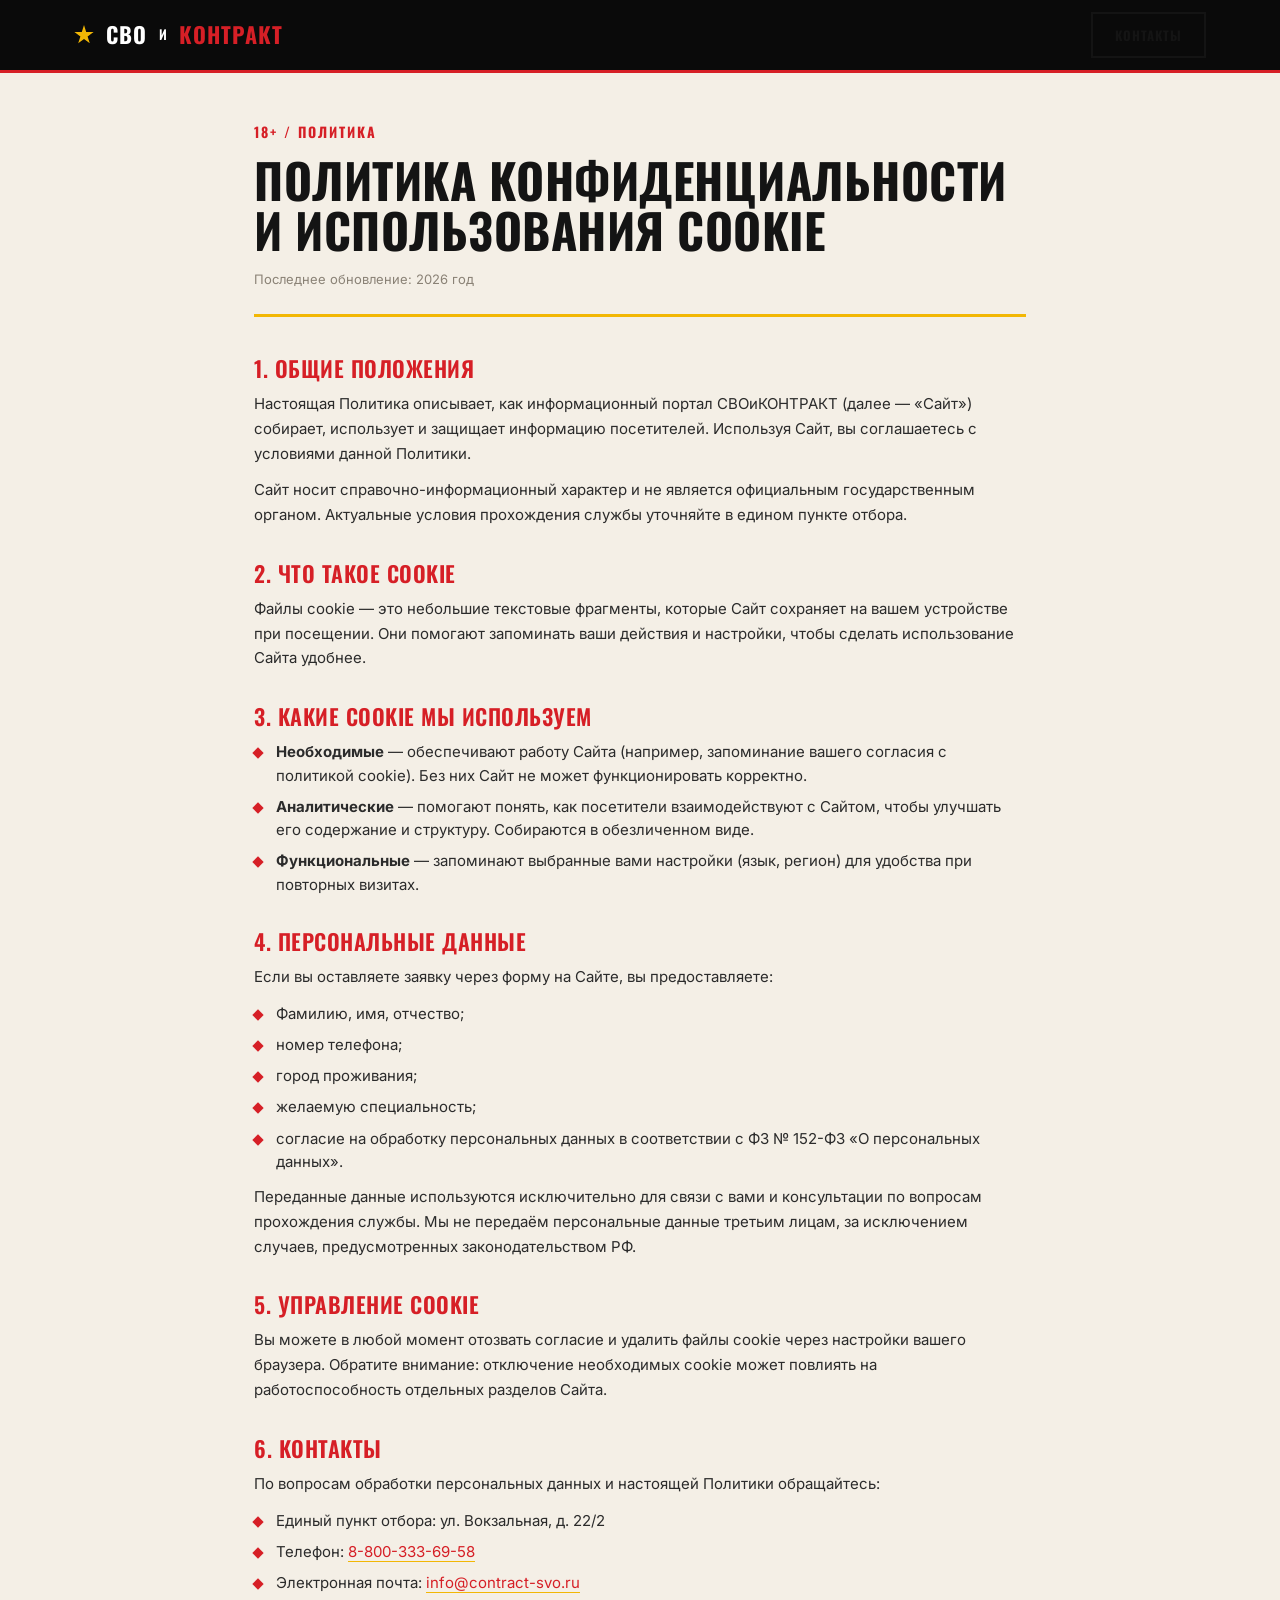
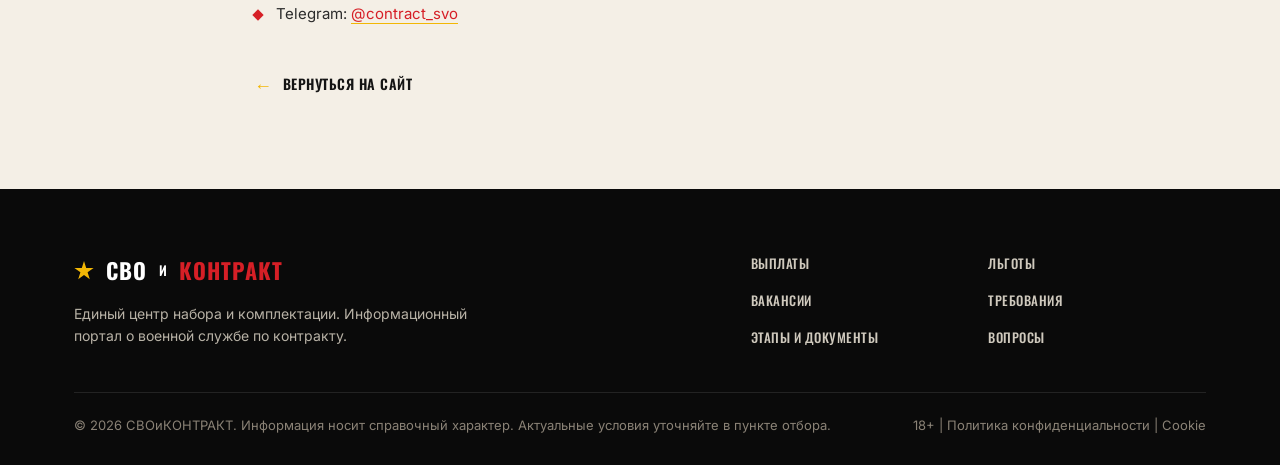
==== commit 2b4b6691: "Номер телефона изменён на 8-800-333-69-58" ====
--- a/cookie-policy.html
+++ b/cookie-policy.html
@@ -101,7 +101,7 @@
         <p>По вопросам обработки персональных данных и настоящей Политики обращайтесь:</p>
         <ul>
           <li>Единый пункт отбора: ул. Вокзальная, д. 22/2</li>
-          <li>Телефон: <a href="tel:88000000000">8-800-000-00-00</a></li>
+          <li>Телефон: <a href="tel:88003336958">8-800-333-69-58</a></li>
           <li>Электронная почта: <a href="mailto:info@contract-svo.ru">info@contract-svo.ru</a></li>
           <li>Telegram: <a href="https://t.me/contract_svo">@contract_svo</a></li>
         </ul>
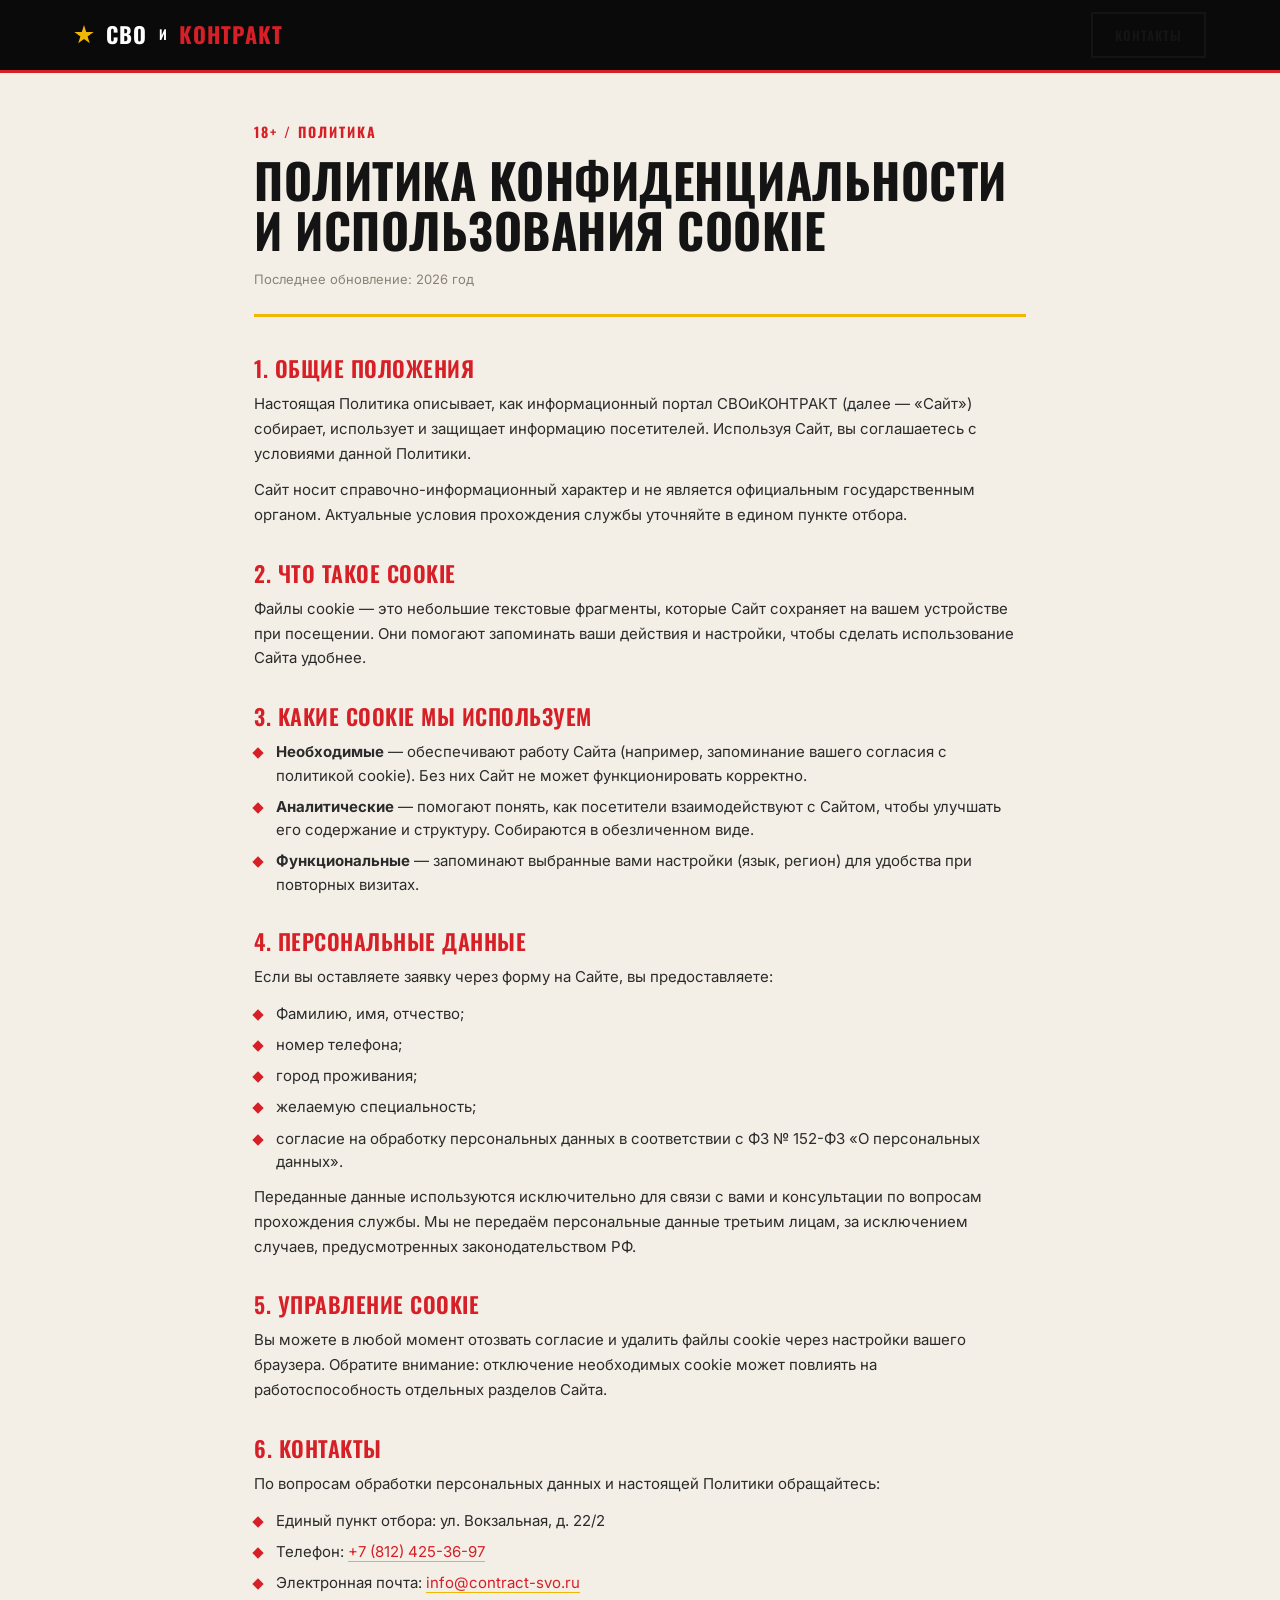
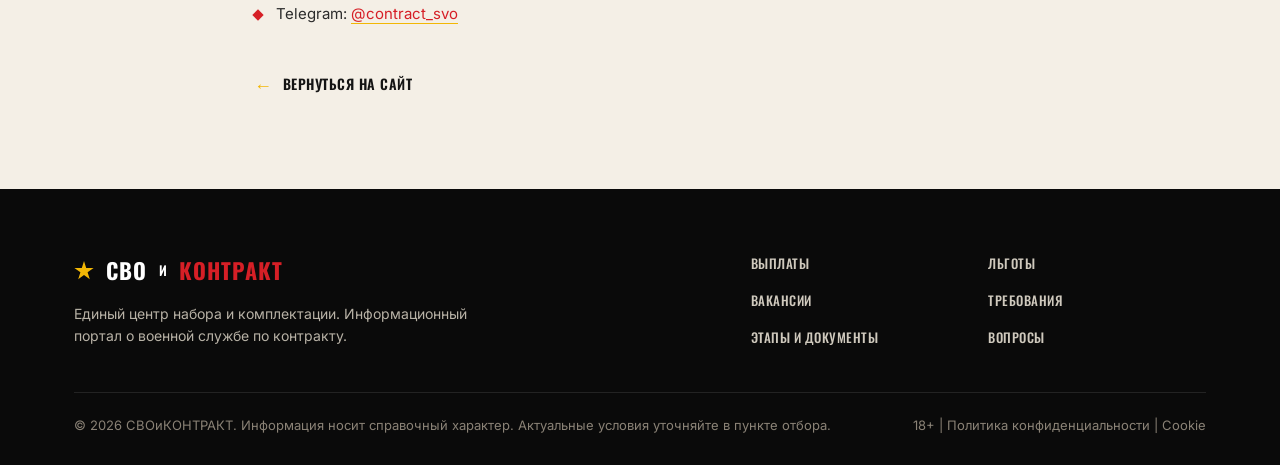
==== commit 3f242e73: "Номер +7 (812) 425-36-97, hero-tagline, ФИО→Имя" ====
--- a/cookie-policy.html
+++ b/cookie-policy.html
@@ -101,7 +101,7 @@
         <p>По вопросам обработки персональных данных и настоящей Политики обращайтесь:</p>
         <ul>
           <li>Единый пункт отбора: ул. Вокзальная, д. 22/2</li>
-          <li>Телефон: <a href="tel:88003336958">8-800-333-69-58</a></li>
+          <li>Телефон: <a href="tel:+78124253697">+7 (812) 425-36-97</a></li>
           <li>Электронная почта: <a href="mailto:info@contract-svo.ru">info@contract-svo.ru</a></li>
           <li>Telegram: <a href="https://t.me/contract_svo">@contract_svo</a></li>
         </ul>
--- a/css/style.css
+++ b/css/style.css
@@ -179,6 +179,10 @@
 .hero h1 .nowrap { white-space: nowrap; }
 .hero-sub {
   font-size: 18px; color: #cfc9bd; max-width: 560px; margin-bottom: 30px;
+}
+.hero-tagline {
+  font-size: 14px; color: #b8b2a6; font-style: italic; margin-bottom: 28px;
+  border-left: 3px solid var(--c-gold); padding-left: 16px; max-width: 560px;
 }
 .hero-stats { display: flex; gap: 36px; margin-bottom: 32px; flex-wrap: nowrap; align-items: flex-start; }
 .hero-stat { padding-right: 0; border-right: none; }
